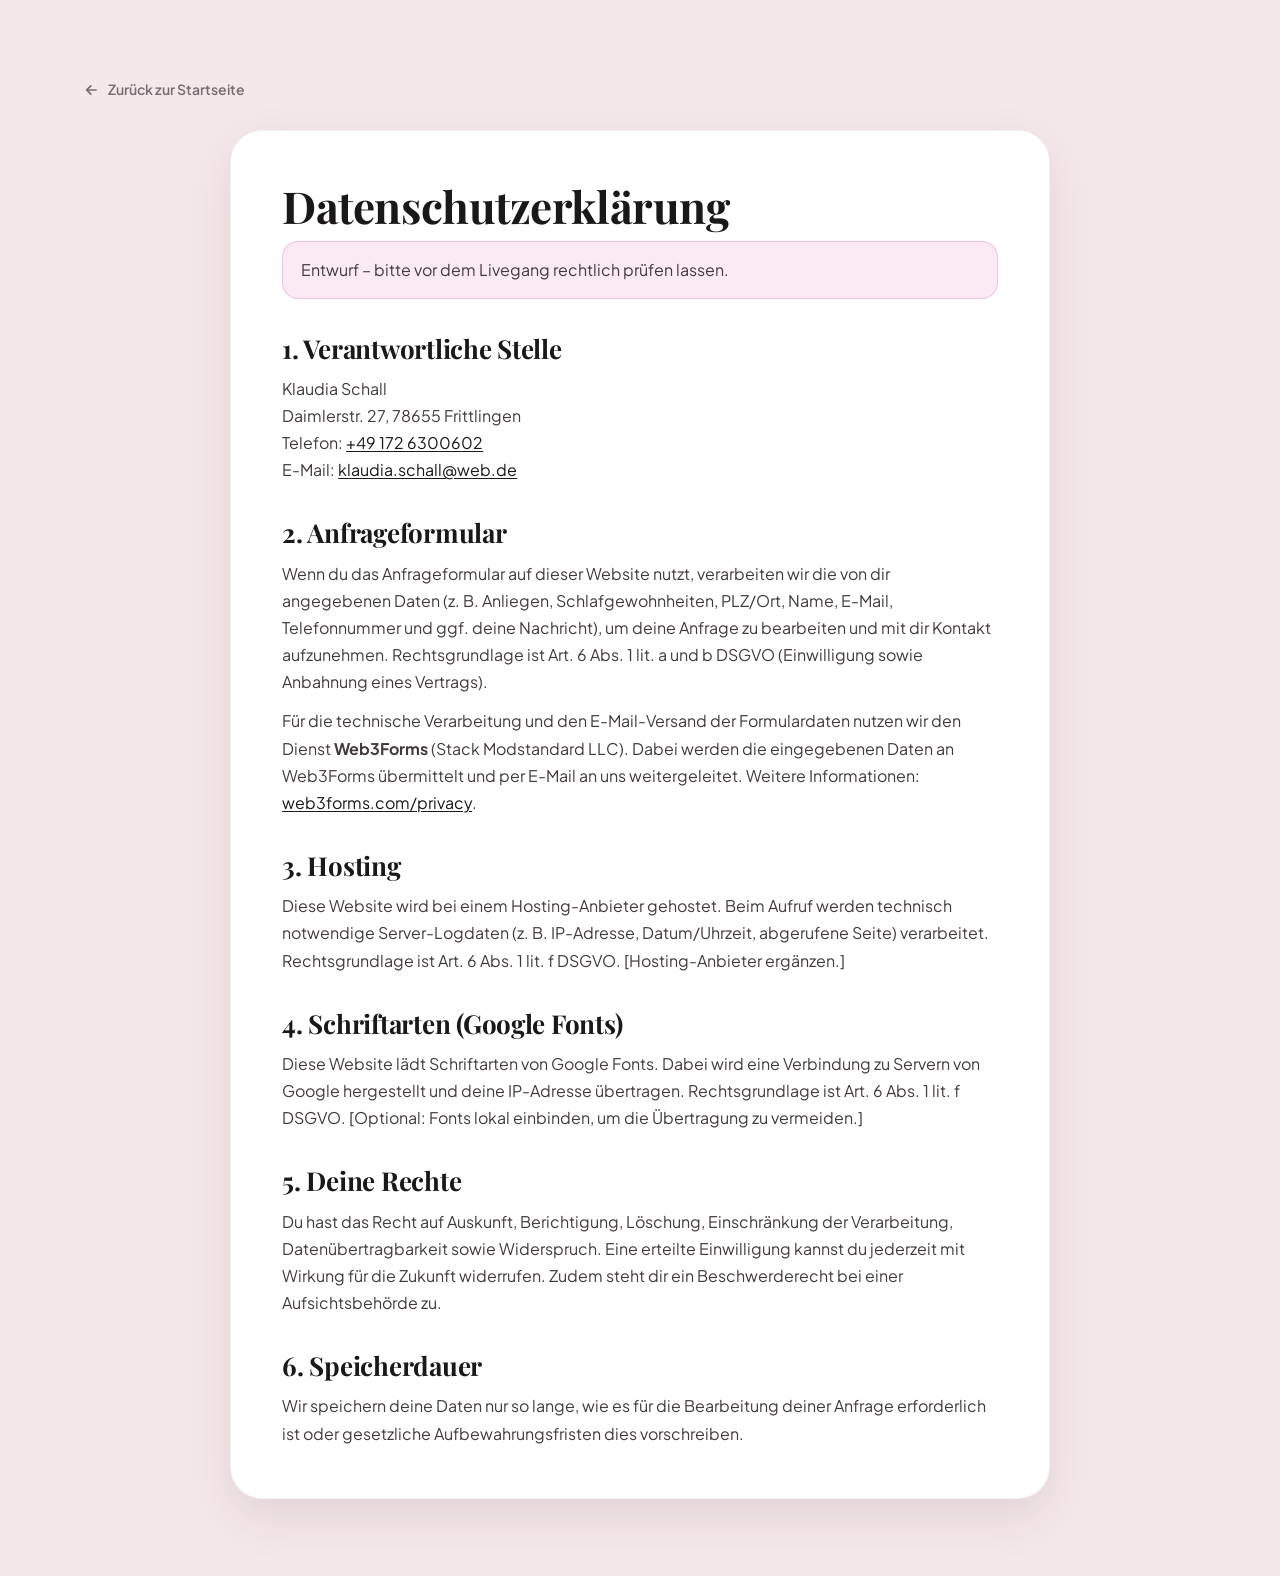
==== datenschutz.html @ 7d52d8f7 "Add files via upload" ====
<!DOCTYPE html>
<html lang="de">
<head>
<meta charset="UTF-8" />
<meta name="viewport" content="width=device-width, initial-scale=1.0" />
<meta name="robots" content="noindex" />
<title>Datenschutz · Klaudia Schall</title>
<link rel="icon" href="data:image/svg+xml,%3Csvg%20xmlns='http://www.w3.org/2000/svg'%20viewBox='0%200%2064%2064'%3E%3Crect%20width='64'%20height='64'%20rx='14'%20fill='%231a1818'/%3E%3Ctext%20x='32'%20y='45'%20font-family='Georgia,serif'%20font-size='32'%20font-weight='700'%20fill='%23ffffff'%20text-anchor='middle'%3EKS%3C/text%3E%3C/svg%3E" />
<link rel="preconnect" href="https://fonts.googleapis.com" />
<link rel="preconnect" href="https://fonts.gstatic.com" crossorigin />
<link href="https://fonts.googleapis.com/css2?family=Playfair+Display:wght@600;700&family=Plus+Jakarta+Sans:wght@400;500;600;700&display=swap" rel="stylesheet" />
<link rel="stylesheet" href="style.css" />
</head>
<body>
<main class="legal">
  <div class="shell">
    <a href="index.html" class="legal__back">
      <svg viewBox="0 0 24 24" width="16" height="16" fill="none" stroke="currentColor" stroke-width="2.5"><path d="M19 12H5M11 19l-7-7 7-7"/></svg>
      Zurück zur Startseite
    </a>
    <div class="legal__card">
      <h1>Datenschutzerklärung</h1>

      <p class="legal__note">Entwurf – bitte vor dem Livegang rechtlich prüfen lassen.</p>

      <h2>1. Verantwortliche Stelle</h2>
      <p>
        Klaudia Schall<br />
        Daimlerstr. 27, 78655 Frittlingen<br />
        Telefon: <a href="tel:+491726300602">+49 172 6300602</a><br />
        E-Mail: <a href="mailto:klaudia.schall@web.de">klaudia.schall@web.de</a>
      </p>

      <h2>2. Anfrageformular</h2>
      <p>Wenn du das Anfrageformular auf dieser Website nutzt, verarbeiten wir die von dir angegebenen Daten (z. B. Anliegen, Schlafgewohnheiten, PLZ/Ort, Name, E-Mail, Telefonnummer und ggf. deine Nachricht), um deine Anfrage zu bearbeiten und mit dir Kontakt aufzunehmen. Rechtsgrundlage ist Art. 6 Abs. 1 lit. a und b DSGVO (Einwilligung sowie Anbahnung eines Vertrags).</p>
      <p>Für die technische Verarbeitung und den E-Mail-Versand der Formulardaten nutzen wir den Dienst <strong>Web3Forms</strong> (Stack Modstandard LLC). Dabei werden die eingegebenen Daten an Web3Forms übermittelt und per E-Mail an uns weitergeleitet. Weitere Informationen: <a href="https://web3forms.com/privacy" target="_blank" rel="noopener">web3forms.com/privacy</a>.</p>

      <h2>3. Hosting</h2>
      <p>Diese Website wird bei einem Hosting-Anbieter gehostet. Beim Aufruf werden technisch notwendige Server-Logdaten (z. B. IP-Adresse, Datum/Uhrzeit, abgerufene Seite) verarbeitet. Rechtsgrundlage ist Art. 6 Abs. 1 lit. f DSGVO. [Hosting-Anbieter ergänzen.]</p>

      <h2>4. Schriftarten (Google Fonts)</h2>
      <p>Diese Website lädt Schriftarten von Google Fonts. Dabei wird eine Verbindung zu Servern von Google hergestellt und deine IP-Adresse übertragen. Rechtsgrundlage ist Art. 6 Abs. 1 lit. f DSGVO. [Optional: Fonts lokal einbinden, um die Übertragung zu vermeiden.]</p>

      <h2>5. Deine Rechte</h2>
      <p>Du hast das Recht auf Auskunft, Berichtigung, Löschung, Einschränkung der Verarbeitung, Datenübertragbarkeit sowie Widerspruch. Eine erteilte Einwilligung kannst du jederzeit mit Wirkung für die Zukunft widerrufen. Zudem steht dir ein Beschwerderecht bei einer Aufsichtsbehörde zu.</p>

      <h2>6. Speicherdauer</h2>
      <p>Wir speichern deine Daten nur so lange, wie es für die Bearbeitung deiner Anfrage erforderlich ist oder gesetzliche Aufbewahrungsfristen dies vorschreiben.</p>
    </div>
  </div>
</main>
</body>
</html>
---- style.css ----
/* ==========================================================================
   Klaudia Schall · Seven Sundays Schlafberatung
   Editorial Blush Stylesheet
   --------------------------------------------------------------------------
   Farben aus den Onepage-Screenshots übernommen:
   Blush-Hintergrund · schwarze Buttons · weiße Karten · Magenta-Akzent (KS)
   ========================================================================== */

:root {
  /* ---- Farben ---- */
  --blush: #f5e8ea;          /* Seiten-Hintergrund */
  --blush-soft: #faf2f4;     /* hellere Flächen / Gradient-Stop */
  --blush-deep: #eedce1;     /* tiefere Blush-Fläche */
  --card: #ffffff;           /* Karten */
  --ink: #1a1818;            /* Buttons, Überschriften */
  --ink-2: #2b2727;
  --text: #423b3d;           /* Fließtext */
  --muted: #766d70;          /* gedämpfter Text */
  --line: rgba(26, 24, 24, .10);
  --line-soft: rgba(26, 24, 24, .06);
  --accent: #d52a91;         /* Marken-Magenta (Chat / Akzente) */
  --accent-dark: #a91f73;
  --accent-soft: rgba(213, 42, 145, .10);
  --badge: #e7ded0;          /* Tan-Badge (Schritt-Labels) */
  --badge-ink: #6e6353;
  --success: #2f8f5b;
  --danger: #b2334c;

  /* ---- Typografie ---- */
  --font-display: "Playfair Display", Georgia, "Times New Roman", serif;
  --font-body: "Plus Jakarta Sans", -apple-system, BlinkMacSystemFont, "Segoe UI", sans-serif;

  /* ---- Form ---- */
  --radius-sm: 10px;
  --radius: 16px;
  --radius-lg: 24px;
  --radius-xl: 32px;
  --radius-pill: 999px;

  /* ---- Schatten ---- */
  --shadow-xs: 0 1px 2px rgba(46, 34, 43, .05);
  --shadow-sm: 0 6px 18px rgba(46, 34, 43, .07);
  --shadow-md: 0 18px 48px rgba(46, 34, 43, .10);
  --shadow-lg: 0 28px 80px rgba(46, 34, 43, .14);
  --shadow-accent: 0 18px 38px rgba(213, 42, 145, .26);

  /* ---- Layout ---- */
  --maxw: 1200px;
  --gutter: clamp(18px, 4vw, 44px);
}

/* Reset ---------------------------------------------------------------- */
*, *::before, *::after { box-sizing: border-box; }
html { scroll-behavior: smooth; -webkit-text-size-adjust: 100%; scroll-padding-top: 88px; }
body {
  margin: 0;
  font-family: var(--font-body);
  font-size: 17px;
  line-height: 1.7;
  color: var(--text);
  background: var(--blush);
  -webkit-font-smoothing: antialiased;
  -moz-osx-font-smoothing: grayscale;
  overflow-x: hidden;
}
img, svg, video { display: block; max-width: 100%; height: auto; }
a { color: var(--ink); text-decoration: none; transition: color .15s ease, opacity .15s ease; }
button { font-family: inherit; cursor: pointer; }
h1, h2, h3, h4 {
  font-family: var(--font-display);
  font-weight: 700;
  letter-spacing: -0.01em;
  line-height: 1.08;
  color: var(--ink);
  margin: 0;
}
p { margin: 0; }
figure, blockquote { margin: 0; }
ul, ol { margin: 0; padding: 0; list-style: none; }
:focus-visible { outline: 2.5px solid var(--accent); outline-offset: 3px; border-radius: 4px; }

/* Layout-Helfer -------------------------------------------------------- */
.shell { width: 100%; max-width: var(--maxw); margin-inline: auto; padding-inline: var(--gutter); }
.section { padding-block: clamp(56px, 9vw, 120px); position: relative; }
.section--soft { background: linear-gradient(180deg, var(--blush-soft), var(--blush)); }
.section--plain { background: var(--blush-soft); }

.section-head { max-width: 760px; margin-bottom: clamp(36px, 5vw, 60px); }
.section-head--center { margin-inline: auto; text-align: center; }
.section-head h2 { font-size: clamp(30px, 4.6vw, 52px); margin-block: 16px 0; }
.section-head p { color: var(--muted); font-size: clamp(16px, 1.6vw, 19px); margin-top: 18px; }

/* Eyebrow / Badges ----------------------------------------------------- */
.eyebrow {
  display: inline-flex;
  align-items: center;
  gap: 8px;
  padding: 9px 16px;
  border: 1px solid var(--line);
  border-radius: var(--radius-pill);
  background: rgba(255, 255, 255, .6);
  color: var(--ink);
  font-family: var(--font-body);
  font-size: 12px;
  font-weight: 700;
  letter-spacing: .16em;
  text-transform: uppercase;
}

/* Buttons -------------------------------------------------------------- */
.btn {
  display: inline-flex;
  align-items: center;
  justify-content: center;
  gap: 10px;
  padding: 15px 26px;
  font-family: var(--font-body);
  font-size: 15px;
  font-weight: 600;
  letter-spacing: .01em;
  border-radius: var(--radius-pill);
  border: 1.5px solid transparent;
  transition: transform .2s ease, box-shadow .2s ease, background .2s ease, color .2s ease, border-color .2s ease;
  white-space: nowrap;
  text-align: center;
}
.btn--primary { background: var(--ink); color: #fff; }
.btn--primary:hover { background: #000; color: #fff; transform: translateY(-2px); box-shadow: var(--shadow-md); }
.btn--accent { background: var(--accent); color: #fff; box-shadow: var(--shadow-accent); }
.btn--accent:hover { background: var(--accent-dark); color: #fff; transform: translateY(-2px); }
.btn--ghost { background: transparent; color: var(--ink); border-color: var(--line); }
.btn--ghost:hover { border-color: var(--ink); background: rgba(255, 255, 255, .5); }
.btn--white { background: #fff; color: var(--ink); }
.btn--white:hover { transform: translateY(-2px); box-shadow: var(--shadow-md); }
.btn--lg { padding: 18px 32px; font-size: 16px; }
.btn--block { width: 100%; }
.btn svg { flex: 0 0 auto; }

/* ============================================================
   TOPBAR
============================================================= */
.topbar {
  position: sticky;
  top: 0;
  z-index: 100;
  background: rgba(245, 232, 234, .82);
  backdrop-filter: saturate(160%) blur(14px);
  -webkit-backdrop-filter: saturate(160%) blur(14px);
  border-bottom: 1px solid var(--line-soft);
}
.topbar__inner {
  display: flex;
  align-items: center;
  justify-content: space-between;
  gap: 20px;
  height: 76px;
}
.brand { display: inline-flex; align-items: center; gap: 12px; color: var(--ink); }
.brand__mark {
  font-family: var(--font-display);
  font-weight: 700;
  font-size: 26px;
  letter-spacing: .02em;
  line-height: 1;
}
.brand__name {
  display: flex;
  flex-direction: column;
  line-height: 1.1;
}
.brand__name b { font-weight: 700; font-size: 15px; letter-spacing: .02em; }
.brand__name small {
  font-size: 9.5px;
  letter-spacing: .28em;
  text-transform: uppercase;
  color: var(--muted);
}
.brand__logo-img { height: 50px; width: auto; display: block; }

.topbar__nav { display: flex; align-items: center; gap: 28px; }
.topbar__nav a { color: var(--ink-2); font-size: 15px; font-weight: 500; opacity: .85; }
.topbar__nav a:hover { opacity: 1; }
.topbar__cta { display: inline-flex; }

.burger {
  display: none;
  flex-direction: column;
  justify-content: center;
  gap: 5px;
  width: 46px;
  height: 46px;
  padding: 0 11px;
  border: 1px solid var(--line);
  border-radius: 12px;
  background: rgba(255, 255, 255, .6);
}
.burger span { height: 2px; width: 100%; background: var(--ink); border-radius: 2px; transition: transform .25s ease, opacity .2s ease; }
.burger.is-open span:nth-child(1) { transform: translateY(7px) rotate(45deg); }
.burger.is-open span:nth-child(2) { opacity: 0; }
.burger.is-open span:nth-child(3) { transform: translateY(-7px) rotate(-45deg); }

.topbar__mobile {
  display: none;
  flex-direction: column;
  gap: 4px;
  padding: 10px var(--gutter) 22px;
  background: var(--blush-soft);
  border-bottom: 1px solid var(--line);
}
.topbar__mobile.is-open { display: flex; }
.topbar__mobile a { padding: 13px 6px; font-size: 16px; font-weight: 500; border-bottom: 1px solid var(--line-soft); }
.topbar__mobile .btn { margin-top: 14px; }

/* ============================================================
   HERO
============================================================= */
.hero { padding-block: clamp(40px, 6vw, 84px); }
.hero__inner {
  display: grid;
  grid-template-columns: 1.05fr .95fr;
  gap: clamp(32px, 5vw, 72px);
  align-items: center;
}
.hero__content { max-width: 620px; }
.hero h1 {
  font-size: clamp(40px, 6.4vw, 76px);
  line-height: .98;
  margin-top: 26px;
}
.hero__lead { margin-top: 28px; }
.hero__lead p { color: var(--text); font-size: clamp(16px, 1.7vw, 18.5px); }
.hero__lead p + p { margin-top: 16px; }
.hero__cta { margin-top: 34px; display: flex; flex-wrap: wrap; gap: 14px; }
.hero__visual { position: relative; }
.hero__visual .ph { aspect-ratio: 4 / 5; }

/* Bild-Platzhalter (bis echte Fotos hochgeladen werden) ---------------- */
.ph {
  position: relative;
  overflow: hidden;
  border-radius: var(--radius-lg);
  background:
    radial-gradient(120% 120% at 20% 10%, var(--blush-soft), var(--blush-deep) 70%);
  box-shadow: var(--shadow-md);
  display: grid;
  place-items: center;
  isolation: isolate;
}
.ph::after {
  content: attr(data-label);
  position: absolute;
  inset: auto 0 0 0;
  padding: 12px 16px;
  font-size: 11px;
  font-weight: 600;
  letter-spacing: .14em;
  text-transform: uppercase;
  color: var(--muted);
  background: linear-gradient(180deg, transparent, rgba(255, 255, 255, .55));
  text-align: center;
  pointer-events: none;
}
.ph svg { width: 46px; height: 46px; color: rgba(118, 109, 112, .5); }
.ph img {
  position: absolute;
  inset: 0;
  width: 100%;
  height: 100%;
  object-fit: cover;
  z-index: 1;
}

/* ============================================================
   BENEFITS (Bento)
============================================================= */
.bento {
  display: grid;
  grid-template-columns: 1.05fr 1fr 1fr;
  grid-auto-rows: 1fr;
  gap: clamp(16px, 2vw, 22px);
}
.bento__media { grid-row: span 2; min-height: 420px; }
.card {
  background: var(--card);
  border: 1px solid var(--line-soft);
  border-radius: var(--radius-lg);
  padding: clamp(22px, 2.4vw, 30px);
  box-shadow: var(--shadow-sm);
  transition: transform .25s ease, box-shadow .25s ease;
}
.card:hover { transform: translateY(-4px); box-shadow: var(--shadow-md); }
.benefit { display: flex; flex-direction: column; gap: 12px; }
.benefit__icon {
  width: 52px; height: 52px;
  display: grid; place-items: center;
  border-radius: 14px;
  background: var(--accent-soft);
  color: var(--accent-dark);
}
.benefit h3 { font-size: clamp(22px, 2.2vw, 27px); }
.benefit p { color: var(--muted); font-size: 15.5px; line-height: 1.6; }

/* ============================================================
   PROZESS / SCHRITTE
============================================================= */
.process__intro {
  display: grid;
  grid-template-columns: 1.05fr .95fr;
  gap: clamp(32px, 5vw, 72px);
  align-items: center;
  margin-bottom: clamp(40px, 5vw, 64px);
}
.process__intro .ph { aspect-ratio: 5 / 4; }
.process__copy h2 { font-size: clamp(30px, 4.4vw, 50px); margin-top: 18px; }
.process__copy p { color: var(--muted); margin-top: 18px; font-size: 17.5px; }
.process__copy .btn { margin-top: 30px; }

.steps {
  display: grid;
  grid-template-columns: repeat(4, 1fr);
  gap: clamp(16px, 2vw, 22px);
}
.step { display: flex; flex-direction: column; gap: 14px; }
.step__label {
  align-self: flex-start;
  padding: 7px 14px;
  border-radius: var(--radius-pill);
  background: var(--badge);
  color: var(--badge-ink);
  font-size: 11px;
  font-weight: 700;
  letter-spacing: .16em;
  text-transform: uppercase;
}
.step h3 { font-size: clamp(22px, 2.2vw, 28px); }
.step p { color: var(--muted); font-size: 15.5px; line-height: 1.6; }

/* ============================================================
   TESTIMONIALS
============================================================= */
.testimonials {
  display: grid;
  grid-template-columns: repeat(3, 1fr);
  gap: clamp(16px, 2vw, 22px);
}
.testimonial {
  display: flex;
  flex-direction: column;
  gap: 18px;
  background: var(--card);
  border: 1px solid var(--line-soft);
  border-radius: var(--radius-lg);
  padding: clamp(24px, 2.6vw, 34px);
  box-shadow: var(--shadow-sm);
}
.testimonial--featured { grid-column: 1 / -1; }
.testimonial__inner { display: grid; gap: 26px; align-items: center; height: 100%; }
.testimonial--featured .testimonial__inner { grid-template-columns: minmax(180px, .8fr) 1.2fr; }
.testimonial--featured .ph { aspect-ratio: 1 / 1; height: 100%; min-height: 220px; }
.quote-mark {
  width: 44px; height: 44px;
  display: grid; place-items: center;
  border-radius: 12px;
  background: var(--accent-soft);
  color: var(--accent-dark);
  font-family: var(--font-display);
  font-size: 38px;
  line-height: 1;
  font-weight: 700;
}
.testimonial__quote {
  font-family: var(--font-display);
  font-size: clamp(17px, 1.7vw, 20px);
  line-height: 1.5;
  color: var(--ink-2);
  margin: 0;
  font-weight: 500;
}
.testimonial--featured .testimonial__quote { font-size: clamp(19px, 2vw, 25px); }
.testimonial__person { margin-top: auto; padding-top: 16px; border-top: 1px solid var(--line); }
.testimonial__name { font-weight: 700; color: var(--ink); font-size: 16px; }
.testimonial__source { color: var(--muted); font-size: 13.5px; }
.testimonial__col { display: flex; flex-direction: column; gap: 16px; height: 100%; }

/* ============================================================
   ÜBER KLAUDIA
============================================================= */
.about__inner {
  display: grid;
  grid-template-columns: 1fr 1fr;
  gap: clamp(32px, 5vw, 72px);
  align-items: center;
}
.about__copy { max-width: 560px; }
.about__copy h2 { font-size: clamp(34px, 5vw, 58px); margin-top: 18px; }
.about__copy p { color: var(--text); margin-top: 20px; }
.about__logos { display: flex; align-items: center; gap: 28px; margin-top: 34px; flex-wrap: wrap; }
.about__logos .brand__mark { font-size: 40px; }
.about__bni {
  font-family: var(--font-display);
  font-weight: 800;
  font-size: 30px;
  letter-spacing: .02em;
  color: #c8102e;
}
.about__bni sup { font-size: .5em; }
.about__media .ph { aspect-ratio: 4 / 5; }

/* ============================================================
   ANFRAGE / QUALIFIZIERUNGS-FORMULAR
============================================================= */
.anfrage { background: linear-gradient(180deg, var(--blush), var(--blush-deep)); }
.form-shell {
  max-width: 760px;
  margin-inline: auto;
}
.form-card {
  background: var(--card);
  border: 1px solid var(--line-soft);
  border-radius: var(--radius-xl);
  box-shadow: var(--shadow-lg);
  padding: clamp(24px, 3.4vw, 46px);
  margin-top: clamp(28px, 4vw, 44px);
}
.form-progress { margin-bottom: 30px; }
.form-progress__bar {
  height: 6px;
  border-radius: var(--radius-pill);
  background: var(--blush-deep);
  overflow: hidden;
}
.form-progress__fill {
  height: 100%;
  width: 20%;
  border-radius: var(--radius-pill);
  background: linear-gradient(90deg, var(--accent), var(--accent-dark));
  transition: width .35s ease;
}
.form-progress__meta {
  display: flex;
  justify-content: space-between;
  margin-top: 10px;
  font-size: 12.5px;
  font-weight: 600;
  letter-spacing: .1em;
  text-transform: uppercase;
  color: var(--muted);
}

.fstep { display: none; animation: fadeUp .35s ease both; }
.fstep.is-active { display: block; }
.fstep__title { font-size: clamp(22px, 2.6vw, 30px); }
.fstep__hint { color: var(--muted); margin-top: 8px; font-size: 15.5px; }
.fstep__body { margin-top: 24px; }

/* Auswahl-Kacheln (Single / Multi) */
.opt-grid { display: grid; grid-template-columns: repeat(2, 1fr); gap: 12px; }
.opt-grid--3 { grid-template-columns: repeat(3, 1fr); }
.opt {
  position: relative;
  display: flex;
  align-items: center;
  gap: 12px;
  padding: 16px 18px;
  border: 1.5px solid var(--line);
  border-radius: var(--radius);
  background: var(--blush-soft);
  cursor: pointer;
  transition: border-color .18s ease, background .18s ease, transform .12s ease;
  font-size: 15.5px;
  font-weight: 500;
  color: var(--ink-2);
}
.opt:hover { border-color: var(--accent); transform: translateY(-1px); }
.opt input { position: absolute; opacity: 0; pointer-events: none; }
.opt__check {
  width: 22px; height: 22px;
  flex: 0 0 auto;
  border: 1.5px solid var(--line);
  border-radius: 7px;
  display: grid;
  place-items: center;
  background: #fff;
  transition: border-color .15s ease, background .15s ease;
}
.opt input[type="radio"] + .opt__check { border-radius: 50%; }
.opt__check svg { width: 13px; height: 13px; color: #fff; opacity: 0; transition: opacity .15s ease; }
.opt input:checked + .opt__check { background: var(--accent); border-color: var(--accent); }
.opt input:checked + .opt__check svg { opacity: 1; }
.opt:has(input:checked) { border-color: var(--accent); background: var(--accent-soft); }
.opt__emoji { font-size: 20px; line-height: 1; }

/* Eingabefelder */
.field { margin-bottom: 16px; }
.field--row { display: grid; grid-template-columns: 1fr 1fr; gap: 14px; }
.field label, .form-label {
  display: block;
  margin-bottom: 7px;
  font-size: 13.5px;
  font-weight: 600;
  color: var(--ink-2);
}
.field .req { color: var(--accent); }
.input, .textarea, .select {
  width: 100%;
  padding: 14px 16px;
  border: 1.5px solid var(--line);
  border-radius: var(--radius);
  background: var(--blush-soft);
  color: var(--ink);
  font-family: inherit;
  font-size: 16px;
  transition: border-color .15s ease, background .15s ease;
}
.input:focus, .textarea:focus, .select:focus { outline: none; border-color: var(--accent); background: #fff; }
.textarea { resize: vertical; min-height: 110px; line-height: 1.55; }
.input::placeholder, .textarea::placeholder { color: rgba(118, 109, 112, .7); }

.consent { display: flex; align-items: flex-start; gap: 11px; margin-top: 4px; font-size: 13.5px; color: var(--muted); line-height: 1.5; }
.consent input { margin-top: 3px; width: 18px; height: 18px; flex: 0 0 auto; accent-color: var(--accent); }
.consent a { text-decoration: underline; text-underline-offset: 2px; }

.form-nav { display: flex; justify-content: space-between; gap: 12px; margin-top: 28px; }
.form-nav .btn { min-width: 130px; }
.form-error {
  margin-top: 16px;
  padding: 12px 16px;
  border-radius: var(--radius);
  background: rgba(178, 51, 76, .08);
  border: 1px solid rgba(178, 51, 76, .25);
  color: var(--danger);
  font-size: 14px;
  display: none;
}
.form-error.is-visible { display: block; }

.form-success { text-align: center; padding: clamp(10px, 3vw, 30px) 0; }
.form-success__icon {
  width: 76px; height: 76px;
  margin: 0 auto 20px;
  display: grid; place-items: center;
  border-radius: 50%;
  background: rgba(47, 143, 91, .12);
  color: var(--success);
}
.form-success h3 { font-size: clamp(26px, 3vw, 36px); }
.form-success p { color: var(--muted); margin-top: 14px; max-width: 480px; margin-inline: auto; }

.summary {
  margin-top: 22px;
  padding: 18px 20px;
  border-radius: var(--radius);
  background: var(--blush-soft);
  border: 1px solid var(--line-soft);
  font-size: 14.5px;
}
.summary h4 { font-family: var(--font-body); font-size: 13px; letter-spacing: .1em; text-transform: uppercase; color: var(--muted); margin-bottom: 10px; }
.summary dl { display: grid; grid-template-columns: auto 1fr; gap: 6px 16px; margin: 0; }
.summary dt { color: var(--muted); }
.summary dd { margin: 0; color: var(--ink-2); font-weight: 500; }

/* ============================================================
   PARTNER / RECRUITING (nutzt .about__inner Layout)
============================================================= */
.about__logo-img { height: 84px; width: auto; }

/* ============================================================
   FAQ
============================================================= */
.faq-grid {
  display: grid;
  grid-template-columns: repeat(3, 1fr);
  gap: clamp(16px, 2vw, 22px);
}
.faq-card {
  display: flex;
  flex-direction: column;
  gap: 14px;
  background: var(--card);
  border: 1px solid var(--line-soft);
  border-radius: var(--radius-lg);
  padding: clamp(24px, 2.6vw, 34px);
  box-shadow: var(--shadow-sm);
  transition: transform .25s ease, box-shadow .25s ease;
}
.faq-card:hover { transform: translateY(-4px); box-shadow: var(--shadow-md); }
.faq-card__icon {
  width: 54px; height: 54px;
  display: grid; place-items: center;
  border-radius: 14px;
  background: var(--accent-soft);
  color: var(--accent-dark);
}
.faq-card h3 { font-size: clamp(20px, 2.1vw, 25px); }
.faq-card p { color: var(--muted); font-size: 15.5px; line-height: 1.6; }
.faq-card--dark { background: var(--ink); border-color: var(--ink); }
.faq-card--dark h3 { color: #fff; }
.faq-card--dark p { color: rgba(255, 255, 255, .74); }
.faq-card--dark .faq-card__icon { background: rgba(255, 255, 255, .14); color: #fff; }

/* ============================================================
   KONTAKT
============================================================= */
.contact__head {
  display: flex;
  flex-direction: column;
  align-items: center;
  gap: 18px;
  text-align: center;
  margin-bottom: clamp(32px, 4vw, 52px);
}
.contact__head .brand__logo-img { height: 76px; }
.contact__head h2 { font-size: clamp(34px, 5vw, 58px); }
.contact__head p { color: var(--muted); max-width: 460px; }

.contact__grid {
  display: grid;
  grid-template-columns: 1fr 1fr;
  gap: clamp(20px, 3vw, 32px);
  align-items: stretch;
}
.contact__card {
  display: flex;
  flex-direction: column;
  background: var(--card);
  border: 1px solid var(--line-soft);
  border-radius: var(--radius-lg);
  box-shadow: var(--shadow-sm);
  padding: clamp(24px, 3vw, 38px);
}
.contact__card h3 { font-size: 24px; text-align: center; margin-bottom: 8px; }
.contact__row {
  display: flex;
  align-items: center;
  gap: 16px;
  padding: 15px 0;
  border-bottom: 1px solid var(--line-soft);
  color: var(--text);
}
.contact__row:last-of-type { border-bottom: 0; }
a.contact__row:hover .contact__row b { color: var(--accent-dark); }
.contact__row-icon {
  width: 46px; height: 46px;
  flex: 0 0 auto;
  display: grid; place-items: center;
  border-radius: 12px;
  background: var(--blush-soft);
  color: var(--accent-dark);
}
.contact__row b { display: block; color: var(--ink); font-weight: 600; font-size: 16px; }
.contact__row span { color: var(--muted); font-size: 13.5px; }
.contact__actions { display: flex; gap: 12px; margin-top: auto; padding-top: 22px; flex-wrap: wrap; }
.contact__actions .btn { flex: 1; min-width: 150px; }
.contact__media .ph { height: 100%; min-height: 320px; }
.contact__map {
  margin-top: clamp(20px, 3vw, 32px);
  border-radius: var(--radius-lg);
  overflow: hidden;
  border: 1px solid var(--line-soft);
  box-shadow: var(--shadow-sm);
}
.contact__map iframe { display: block; width: 100%; height: clamp(280px, 38vw, 420px); border: 0; }

/* ============================================================
   FOOTER
============================================================= */
.footer { background: var(--ink); color: rgba(255, 255, 255, .72); padding-block: clamp(48px, 6vw, 72px) 28px; }
.footer a { color: rgba(255, 255, 255, .72); }
.footer a:hover { color: #fff; }
.footer__grid {
  display: grid;
  grid-template-columns: 1.6fr 1fr 1fr;
  gap: clamp(28px, 4vw, 56px);
}
.footer .brand { color: #fff; }
.footer .brand__logo-img { filter: brightness(0) invert(1); height: 56px; }
.footer .brand__name small { color: rgba(255, 255, 255, .55); }
.footer__brand p { margin-top: 16px; max-width: 340px; font-size: 14.5px; line-height: 1.7; }
.footer h4 { font-family: var(--font-body); color: #fff; font-size: 13px; letter-spacing: .12em; text-transform: uppercase; margin-bottom: 16px; }
.footer ul li { margin-bottom: 10px; font-size: 14.5px; }
.footer__bottom {
  margin-top: clamp(36px, 5vw, 52px);
  padding-top: 22px;
  border-top: 1px solid rgba(255, 255, 255, .12);
  display: flex;
  justify-content: space-between;
  flex-wrap: wrap;
  gap: 10px;
  font-size: 13px;
  color: rgba(255, 255, 255, .55);
}
.footer__bottom a { text-decoration: underline; text-underline-offset: 2px; }

/* ============================================================
   FLOATING CTA
============================================================= */
.fab {
  position: fixed;
  right: clamp(16px, 3vw, 28px);
  bottom: clamp(16px, 3vw, 28px);
  z-index: 90;
  display: inline-flex;
  align-items: center;
  gap: 10px;
  padding: 14px 22px;
  border-radius: var(--radius-pill);
  background: var(--accent);
  color: #fff;
  font-weight: 600;
  font-size: 15px;
  box-shadow: var(--shadow-accent);
  transform: translateY(0);
  transition: transform .2s ease, background .2s ease, box-shadow .2s ease;
}
.fab:hover { background: var(--accent-dark); color: #fff; transform: translateY(-2px); }
.fab svg { width: 20px; height: 20px; }

/* ============================================================
   RECHTLICHE SEITEN (Impressum / Datenschutz)
============================================================= */
.legal { padding-block: clamp(40px, 6vw, 80px); }
.legal__back { display: inline-flex; align-items: center; gap: 8px; color: var(--muted); font-size: 14px; font-weight: 600; margin-bottom: 28px; }
.legal__back:hover { color: var(--ink); }
.legal__card {
  max-width: 820px;
  margin-inline: auto;
  background: var(--card);
  border: 1px solid var(--line-soft);
  border-radius: var(--radius-xl);
  box-shadow: var(--shadow-md);
  padding: clamp(26px, 4vw, 56px);
}
.legal__card h1 { font-size: clamp(30px, 4vw, 44px); }
.legal__card h2 { font-size: clamp(20px, 2.2vw, 26px); margin-top: 36px; }
.legal__card p, .legal__card li { color: var(--text); font-size: 16px; margin-top: 12px; }
.legal__card ul { list-style: disc; padding-left: 22px; }
.legal__card a { text-decoration: underline; text-underline-offset: 2px; }
.legal__note {
  margin-top: 14px;
  padding: 14px 18px;
  border-radius: var(--radius);
  background: var(--accent-soft);
  border: 1px solid rgba(213, 42, 145, .2);
  font-size: 14.5px;
  color: var(--accent-dark);
}

/* ============================================================
   REVEAL-ANIMATION
============================================================= */
@keyframes fadeUp {
  from { opacity: 0; transform: translateY(16px); }
  to { opacity: 1; transform: translateY(0); }
}
[data-reveal] { opacity: 0; transform: translateY(26px); transition: opacity .7s ease, transform .7s ease; }
[data-reveal].is-in { opacity: 1; transform: none; }

@media (prefers-reduced-motion: reduce) {
  * { animation-duration: .001ms !important; transition-duration: .001ms !important; scroll-behavior: auto !important; }
  [data-reveal] { opacity: 1; transform: none; }
}

/* ============================================================
   RESPONSIVE
============================================================= */
@media (max-width: 1040px) {
  .topbar__nav { display: none; }
  .burger { display: flex; }
  .testimonial--featured { grid-column: span 3; }
}

@media (max-width: 900px) {
  html { scroll-padding-top: 80px; }
  .hero__inner { grid-template-columns: 1fr; }
  .hero__visual { order: -1; }
  .hero__visual .ph { aspect-ratio: 16 / 11; }
  .bento { grid-template-columns: 1fr 1fr; }
  .bento__media { grid-row: span 1; grid-column: span 2; min-height: 300px; }
  .process__intro { grid-template-columns: 1fr; }
  .process__intro .ph { aspect-ratio: 16 / 10; }
  .steps { grid-template-columns: repeat(2, 1fr); }
  .testimonials { grid-template-columns: 1fr 1fr; }
  .testimonial--featured { grid-column: span 2; }
  .testimonial--featured .testimonial__inner { grid-template-columns: 1fr; }
  .faq-grid { grid-template-columns: 1fr 1fr; }
  .contact__grid { grid-template-columns: 1fr; }
  .contact__media { order: -1; }
  .contact__media .ph { aspect-ratio: 16 / 10; min-height: 0; }
  .about__inner { grid-template-columns: 1fr; }
  .about__media { order: -1; }
  .about__media .ph { aspect-ratio: 16 / 12; max-width: 520px; }
  .footer__grid { grid-template-columns: 1fr 1fr; }
  .footer__brand { grid-column: span 2; }
}

@media (max-width: 560px) {
  .topbar__cta { display: none; } /* CTA steckt im Mobile-Menü + FAB */
  .topbar__inner { height: 68px; }
}

@media (max-width: 600px) {
  body { font-size: 16px; }
  .hero__cta { flex-direction: column; align-items: stretch; }
  .hero__cta .btn { width: 100%; }
  .bento { grid-template-columns: 1fr; }
  .bento__media { grid-column: span 1; }
  .steps { grid-template-columns: 1fr; }
  .testimonials { grid-template-columns: 1fr; }
  .testimonial--featured { grid-column: span 1; }
  .faq-grid { grid-template-columns: 1fr; }
  .contact__actions .btn { flex: 1 1 100%; }
  .opt-grid, .opt-grid--3 { grid-template-columns: 1fr; }
  .field--row { grid-template-columns: 1fr; }
  .form-nav { flex-direction: column-reverse; }
  .form-nav .btn { width: 100%; }
  .footer__grid { grid-template-columns: 1fr; }
  .footer__brand { grid-column: span 1; }
  .fab span { display: none; }
  .fab { padding: 15px; }
}
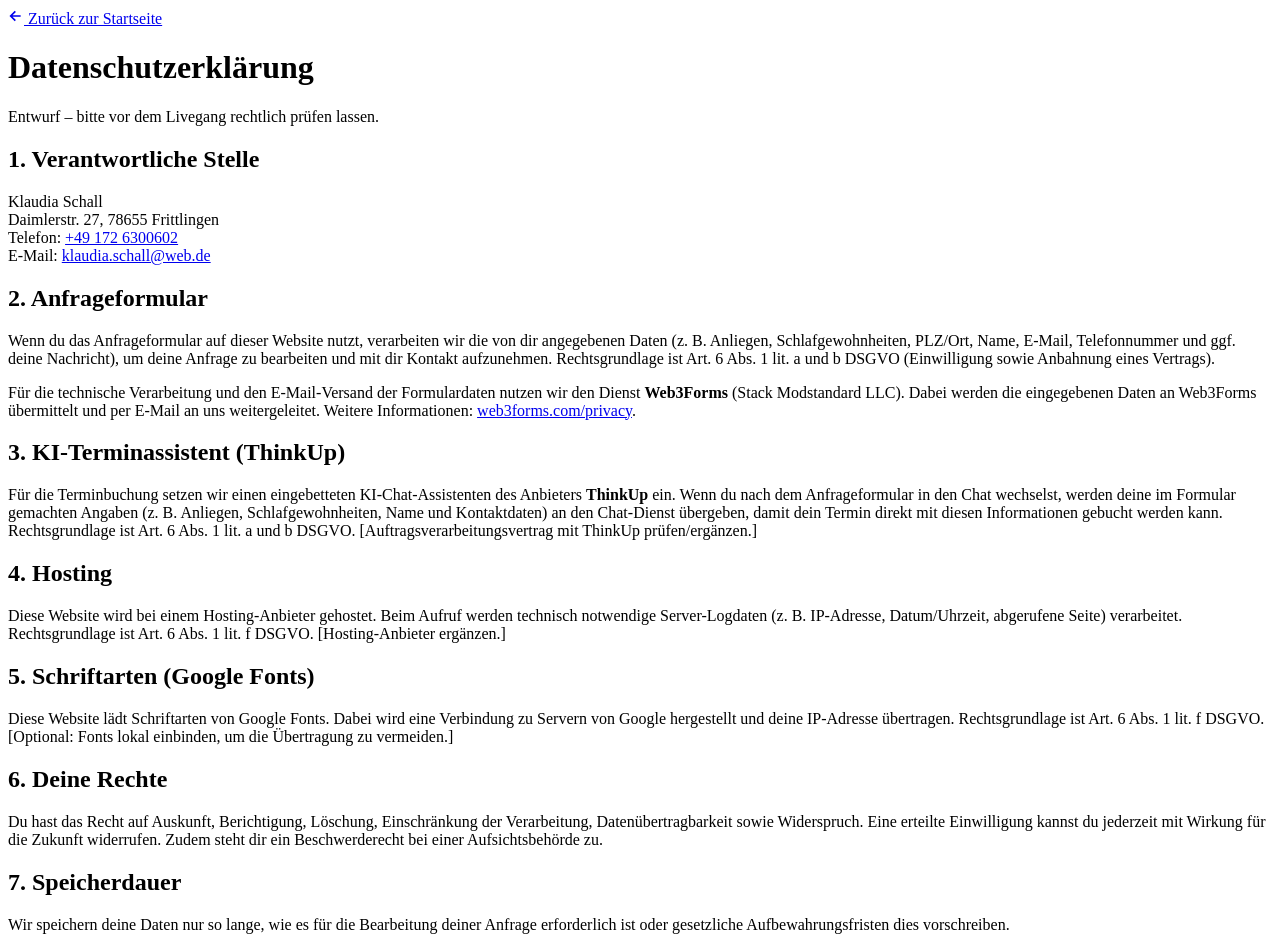
==== commit 5f564f4a: "Add files via upload" ====
--- a/datenschutz.html
+++ b/datenschutz.html
@@ -9,7 +9,7 @@
 <link rel="preconnect" href="https://fonts.googleapis.com" />
 <link rel="preconnect" href="https://fonts.gstatic.com" crossorigin />
 <link href="https://fonts.googleapis.com/css2?family=Playfair+Display:wght@600;700&family=Plus+Jakarta+Sans:wght@400;500;600;700&display=swap" rel="stylesheet" />
-<link rel="stylesheet" href="style.css" />
+<link rel="stylesheet" href="css/style.css" />
 </head>
 <body>
 <main class="legal">
@@ -35,16 +35,19 @@
       <p>Wenn du das Anfrageformular auf dieser Website nutzt, verarbeiten wir die von dir angegebenen Daten (z. B. Anliegen, Schlafgewohnheiten, PLZ/Ort, Name, E-Mail, Telefonnummer und ggf. deine Nachricht), um deine Anfrage zu bearbeiten und mit dir Kontakt aufzunehmen. Rechtsgrundlage ist Art. 6 Abs. 1 lit. a und b DSGVO (Einwilligung sowie Anbahnung eines Vertrags).</p>
       <p>Für die technische Verarbeitung und den E-Mail-Versand der Formulardaten nutzen wir den Dienst <strong>Web3Forms</strong> (Stack Modstandard LLC). Dabei werden die eingegebenen Daten an Web3Forms übermittelt und per E-Mail an uns weitergeleitet. Weitere Informationen: <a href="https://web3forms.com/privacy" target="_blank" rel="noopener">web3forms.com/privacy</a>.</p>
 
-      <h2>3. Hosting</h2>
+      <h2>3. KI-Terminassistent (ThinkUp)</h2>
+      <p>Für die Terminbuchung setzen wir einen eingebetteten KI-Chat-Assistenten des Anbieters <strong>ThinkUp</strong> ein. Wenn du nach dem Anfrageformular in den Chat wechselst, werden deine im Formular gemachten Angaben (z.&nbsp;B. Anliegen, Schlafgewohnheiten, Name und Kontaktdaten) an den Chat-Dienst übergeben, damit dein Termin direkt mit diesen Informationen gebucht werden kann. Rechtsgrundlage ist Art.&nbsp;6 Abs.&nbsp;1 lit.&nbsp;a und b DSGVO. [Auftragsverarbeitungsvertrag mit ThinkUp prüfen/ergänzen.]</p>
+
+      <h2>4. Hosting</h2>
       <p>Diese Website wird bei einem Hosting-Anbieter gehostet. Beim Aufruf werden technisch notwendige Server-Logdaten (z. B. IP-Adresse, Datum/Uhrzeit, abgerufene Seite) verarbeitet. Rechtsgrundlage ist Art. 6 Abs. 1 lit. f DSGVO. [Hosting-Anbieter ergänzen.]</p>
 
-      <h2>4. Schriftarten (Google Fonts)</h2>
+      <h2>5. Schriftarten (Google Fonts)</h2>
       <p>Diese Website lädt Schriftarten von Google Fonts. Dabei wird eine Verbindung zu Servern von Google hergestellt und deine IP-Adresse übertragen. Rechtsgrundlage ist Art. 6 Abs. 1 lit. f DSGVO. [Optional: Fonts lokal einbinden, um die Übertragung zu vermeiden.]</p>
 
-      <h2>5. Deine Rechte</h2>
+      <h2>6. Deine Rechte</h2>
       <p>Du hast das Recht auf Auskunft, Berichtigung, Löschung, Einschränkung der Verarbeitung, Datenübertragbarkeit sowie Widerspruch. Eine erteilte Einwilligung kannst du jederzeit mit Wirkung für die Zukunft widerrufen. Zudem steht dir ein Beschwerderecht bei einer Aufsichtsbehörde zu.</p>
 
-      <h2>6. Speicherdauer</h2>
+      <h2>7. Speicherdauer</h2>
       <p>Wir speichern deine Daten nur so lange, wie es für die Bearbeitung deiner Anfrage erforderlich ist oder gesetzliche Aufbewahrungsfristen dies vorschreiben.</p>
     </div>
   </div>
